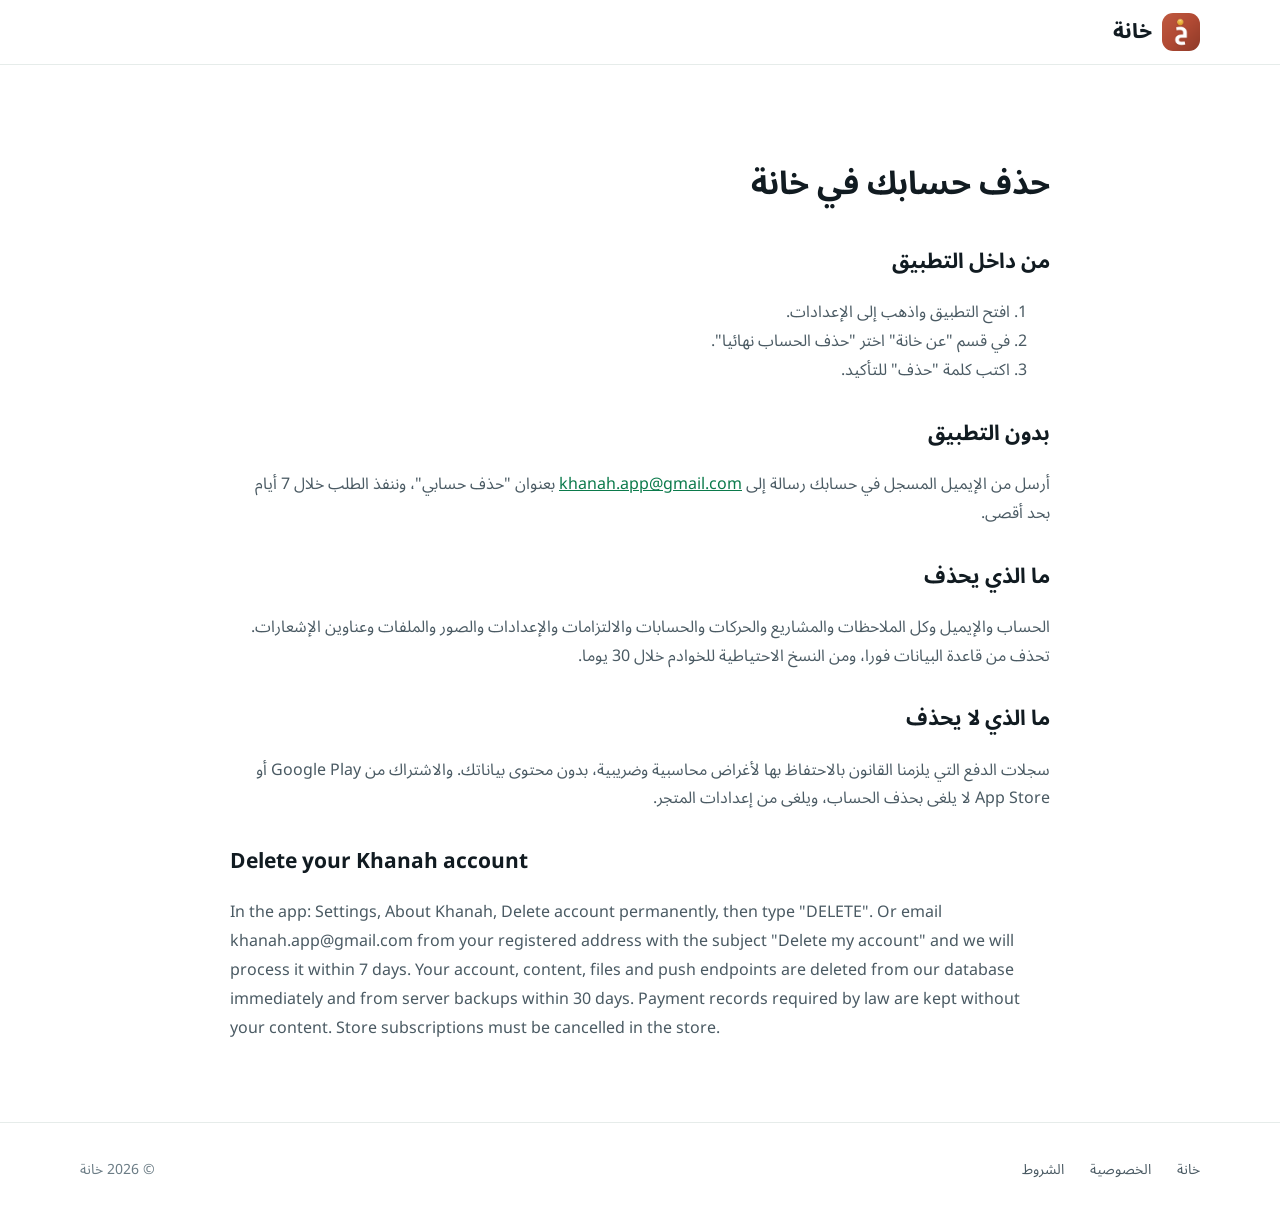
==== delete-account.html @ e32979d1 "موقع خانة" ====
<!doctype html>
<html lang="ar" dir="rtl">
<head>
<meta charset="utf-8">
<meta name="viewport" content="width=device-width, initial-scale=1">
<title>حذف الحساب | خانة</title>
<link rel="canonical" href="https://accjobs87-boop.github.io/khanah-site/delete-account.html">
<link rel="icon" href="assets/icon-192.png">
<link rel="preconnect" href="https://fonts.googleapis.com">
<link rel="preconnect" href="https://fonts.gstatic.com" crossorigin>
<link href="https://fonts.googleapis.com/css2?family=Noto+Sans+Arabic:wght@400;600;700;800&display=swap" rel="stylesheet">
<link rel="stylesheet" href="assets/site.css">
</head>
<body>
<header class="top"><div class="wrap"><a class="logo" href="./"><img src="assets/icon-192.png" alt="">خانة</a></div></header>
<main><section><div class="wrap legal">
<h1>حذف حسابك في خانة</h1>
<h2>من داخل التطبيق</h2>
<ol>
<li>افتح التطبيق واذهب إلى الإعدادات.</li>
<li>في قسم "عن خانة" اختر "حذف الحساب نهائيا".</li>
<li>اكتب كلمة "حذف" للتأكيد.</li>
</ol>
<h2>بدون التطبيق</h2>
<p>أرسل من الإيميل المسجل في حسابك رسالة إلى <a href="mailto:khanah.app@gmail.com?subject=Delete%20my%20Khanah%20account">khanah.app@gmail.com</a> بعنوان "حذف حسابي"، وننفذ الطلب خلال 7 أيام بحد أقصى.</p>
<h2>ما الذي يحذف</h2>
<p>الحساب والإيميل وكل الملاحظات والمشاريع والحركات والحسابات والالتزامات والإعدادات والصور والملفات وعناوين الإشعارات. تحذف من قاعدة البيانات فورا، ومن النسخ الاحتياطية للخوادم خلال 30 يوما.</p>
<h2>ما الذي لا يحذف</h2>
<p>سجلات الدفع التي يلزمنا القانون بالاحتفاظ بها لأغراض محاسبية وضريبية، بدون محتوى بياناتك. والاشتراك من Google Play أو App Store لا يلغى بحذف الحساب، ويلغى من إعدادات المتجر.</p>
<div dir="ltr" lang="en" style="text-align:left;margin-top:30px">
<h2>Delete your Khanah account</h2>
<p>In the app: Settings, About Khanah, Delete account permanently, then type "DELETE". Or email khanah.app@gmail.com from your registered address with the subject "Delete my account" and we will process it within 7 days. Your account, content, files and push endpoints are deleted from our database immediately and from server backups within 30 days. Payment records required by law are kept without your content. Store subscriptions must be cancelled in the store.</p>
</div>
</div></section></main>
<footer><div class="wrap"><a href="./">خانة</a><a href="privacy.html">الخصوصية</a><a href="terms.html">الشروط</a><span class="copy">© 2026 خانة</span></div></footer>
</body>
</html>
---- assets/site.css ----
:root {
  --g: #1DAA61; --g2: #0B7A4B; --g3: #D8FDD2; --wa: #25D366;
  --bg: #FFFFFF; --bg2: #F5F7F6; --card: #FFFFFF; --line: #E6ECEA;
  --tx: #111B21; --tx2: #4A5A63; --tx3: #6B7C85; --gold: #F5A623; --red: #D92D4B;
  --r: 18px; --shadow: 0 10px 30px rgba(11, 60, 40, .10);
  color-scheme: light;
}
@media (prefers-color-scheme: dark) {
  :root { --bg: #0B141A; --bg2: #111B21; --card: #17232A; --line: #22323A; --tx: #E9EDEF; --tx2: #B8C4CA; --tx3: #8696A0; --g3: #103529; --shadow: 0 10px 30px rgba(0, 0, 0, .35); color-scheme: dark; }
}
* { box-sizing: border-box; }
html { scroll-behavior: smooth; }
body { margin: 0; font-family: "Noto Sans Arabic", "Segoe UI", Tahoma, system-ui, sans-serif; background: var(--bg); color: var(--tx); line-height: 1.8; font-size: 16px; -webkit-font-smoothing: antialiased; }
html[lang="en"] body { font-family: "Segoe UI", Roboto, system-ui, "Noto Sans Arabic", sans-serif; }
a { color: var(--g2); }
@media (prefers-color-scheme: dark) { a { color: var(--wa); } }
img { max-width: 100%; display: block; }
.wrap { width: min(1120px, 100% - 32px); margin-inline: auto; }
.num { direction: ltr; unicode-bidi: isolate; font-variant-numeric: tabular-nums; }

/* الرأس */
.top { position: sticky; top: 0; z-index: 20; background: color-mix(in srgb, var(--bg) 88%, transparent); backdrop-filter: blur(10px); border-bottom: 1px solid var(--line); }
.top .wrap { display: flex; align-items: center; gap: 14px; height: 64px; }
.logo { display: flex; align-items: center; gap: 10px; text-decoration: none; color: var(--tx); font-weight: 800; font-size: 20px; }
.logo img { width: 38px; height: 38px; border-radius: 11px; }
.nav { display: flex; gap: 18px; margin-inline-start: auto; align-items: center; }
.nav a { color: var(--tx2); text-decoration: none; font-weight: 600; font-size: 14.5px; }
.nav a:hover { color: var(--g); }
.pill-sw { display: inline-flex; border: 1px solid var(--line); border-radius: 20px; overflow: hidden; }
.pill-sw button { border: 0; background: none; padding: 4px 12px; font: inherit; font-size: 13px; color: var(--tx2); cursor: pointer; }
.pill-sw button.on { background: var(--g3); color: var(--g2); font-weight: 700; }
@media (prefers-color-scheme: dark) { .pill-sw button.on { color: var(--wa); } }
@media (max-width: 760px) { .nav .hide-m { display: none; } }

.btn { display: inline-flex; align-items: center; justify-content: center; gap: 8px; height: 48px; padding: 0 22px; border-radius: 24px; font-weight: 800; font-size: 15.5px; text-decoration: none; border: 0; cursor: pointer; font-family: inherit; }
.btn.pri { background: var(--g); color: #fff; box-shadow: 0 8px 20px rgba(29, 170, 97, .3); }
.btn.pri:hover { background: var(--g2); }
.btn.sec { background: var(--card); color: var(--tx); border: 1.5px solid var(--line); }
.btn.sm { height: 38px; padding: 0 16px; font-size: 14px; }

/* البطل */
.hero { padding: 56px 0 30px; background: radial-gradient(1200px 400px at 80% -10%, color-mix(in srgb, var(--g) 18%, transparent), transparent), var(--bg); }
.hero .wrap { display: grid; grid-template-columns: 1.1fr .9fr; gap: 40px; align-items: center; }
.kicker { display: inline-flex; gap: 8px; align-items: center; background: var(--g3); color: var(--g2); padding: 4px 14px; border-radius: 20px; font-weight: 700; font-size: 14px; }
@media (prefers-color-scheme: dark) { .kicker { color: var(--wa); } }
.hero h1 { font-size: clamp(32px, 5vw, 54px); line-height: 1.25; margin: 16px 0 12px; letter-spacing: -.5px; }
.hero h1 em { font-style: normal; color: var(--g); }
.hero p.lead { font-size: 19px; color: var(--tx2); margin: 0 0 24px; max-width: 560px; }
.cta { display: flex; gap: 12px; flex-wrap: wrap; }
.trust { display: flex; gap: 18px; flex-wrap: wrap; margin-top: 22px; color: var(--tx3); font-size: 14px; }
.trust span { display: inline-flex; gap: 6px; align-items: center; }
.phone { justify-self: center; width: min(340px, 90%); border-radius: 38px; padding: 10px; background: #0d1418; box-shadow: 0 30px 60px rgba(0, 0, 0, .25); }
.phone img { border-radius: 30px; }
@media (max-width: 880px) { .hero .wrap { grid-template-columns: 1fr; } .phone { order: -1; width: min(280px, 80%); } }

/* الأقسام */
section { padding: 64px 0; }
section.alt { background: var(--bg2); }
.h2 { font-size: clamp(26px, 3.6vw, 38px); line-height: 1.35; margin: 0 0 10px; }
.sub { color: var(--tx2); font-size: 17px; margin: 0 0 30px; max-width: 700px; }
.grid3 { display: grid; grid-template-columns: repeat(3, 1fr); gap: 16px; }
.grid2 { display: grid; grid-template-columns: repeat(2, 1fr); gap: 16px; }
@media (max-width: 880px) { .grid3, .grid2 { grid-template-columns: 1fr; } }
.card { background: var(--card); border: 1px solid var(--line); border-radius: var(--r); padding: 22px; }
.card h3 { margin: 10px 0 6px; font-size: 19px; }
.card p { margin: 0; color: var(--tx2); font-size: 15.5px; }
.ico { width: 48px; height: 48px; border-radius: 14px; background: var(--g3); display: grid; place-items: center; font-size: 24px; }
.feature { display: grid; grid-template-columns: 1fr 1fr; gap: 40px; align-items: center; }
.feature + .feature { margin-top: 60px; }
.feature.rev .shot { order: -1; }
.feature .shot { background: var(--bg2); border-radius: 28px; padding: 22px; display: grid; place-items: center; }
.feature .shot img { width: min(300px, 100%); border-radius: 26px; box-shadow: var(--shadow); }
@media (max-width: 880px) { .feature { grid-template-columns: 1fr; } .feature.rev .shot { order: 0; } }
.bubble { display: inline-block; background: #D9FDD3; color: #111B21; border-radius: 10px; padding: 6px 12px; margin: 4px 0; box-shadow: 0 1px .5px rgba(11, 20, 26, .13); font-size: 15px; }
@media (prefers-color-scheme: dark) { .bubble { background: #005C4B; color: #E9EDEF; } }
ul.ticks { list-style: none; padding: 0; margin: 14px 0 0; }
ul.ticks li { padding-inline-start: 26px; position: relative; margin: 6px 0; color: var(--tx2); }
ul.ticks li::before { content: ""; position: absolute; inset-inline-start: 0; top: 11px; width: 12px; height: 7px; border-inline-start: 2.5px solid var(--g); border-bottom: 2.5px solid var(--g); transform: rotate(-45deg); }

/* الأسعار */
.plans { display: grid; grid-template-columns: 1fr 1fr; gap: 18px; max-width: 880px; }
@media (max-width: 760px) { .plans { grid-template-columns: 1fr; } }
.plan { background: var(--card); border: 1.5px solid var(--line); border-radius: 22px; padding: 26px; position: relative; }
.plan.best { border-color: var(--g); box-shadow: var(--shadow); }
.plan .tag { position: absolute; top: -13px; inset-inline-start: 22px; background: var(--gold); color: #3E2A00; font-weight: 800; font-size: 13px; padding: 2px 12px; border-radius: 12px; }
.plan h3 { margin: 0; font-size: 22px; }
.price { font-size: 38px; font-weight: 800; margin: 8px 0 0; }
.price small { font-size: 16px; color: var(--tx3); font-weight: 600; }
.price-note { color: var(--g2); font-weight: 700; margin: 0 0 8px; }
@media (prefers-color-scheme: dark) { .price-note { color: var(--wa); } }
.pay { margin-top: 18px; color: var(--tx3); font-size: 14px; }

/* الأدوات */
.tool { background: var(--card); border: 1px solid var(--line); border-radius: 22px; padding: 22px; box-shadow: var(--shadow); max-width: 720px; }
.row { display: grid; grid-template-columns: 1fr 1fr; gap: 12px; }
@media (max-width: 560px) { .row { grid-template-columns: 1fr; } }
label.f { display: block; margin-bottom: 12px; }
label.f span { display: block; font-size: 13.5px; color: var(--tx3); font-weight: 700; margin-bottom: 4px; }
input.i, select.i { width: 100%; height: 48px; border-radius: 12px; border: 1.5px solid var(--line); background: var(--bg); color: var(--tx); padding: 0 12px; font: inherit; font-size: 16px; }
input.i:focus, select.i:focus { outline: none; border-color: var(--g); }
.seg { display: inline-flex; background: var(--bg2); border-radius: 12px; padding: 4px; gap: 4px; margin-bottom: 12px; }
.seg button { border: 0; background: none; padding: 8px 16px; border-radius: 9px; font: inherit; font-weight: 700; color: var(--tx2); cursor: pointer; }
.seg button.on { background: var(--card); color: var(--tx); box-shadow: 0 1px 3px rgba(0, 0, 0, .12); }
.result { margin-top: 14px; padding: 18px; border-radius: 16px; background: linear-gradient(135deg, var(--g), var(--g2)); color: #fff; }
.result .big { font-size: 34px; font-weight: 800; line-height: 1.3; }
.result .rows { display: grid; gap: 4px; margin-top: 8px; font-size: 15px; opacity: .95; }
.result.muted { background: var(--bg2); color: var(--tx); }
table.t { width: 100%; border-collapse: collapse; margin-top: 12px; font-size: 14.5px; }
table.t th, table.t td { padding: 8px; border-bottom: 1px solid var(--line); text-align: start; }
table.t tr.me td { background: var(--g3); font-weight: 700; }
.cta-card { margin-top: 22px; display: flex; gap: 16px; align-items: center; background: var(--g3); border-radius: 18px; padding: 18px; }
.cta-card img { width: 56px; height: 56px; border-radius: 16px; }
.cta-card b { display: block; font-size: 17px; }
.cta-card p { margin: 0; color: var(--tx2); font-size: 14.5px; }
.cta-card .btn { margin-inline-start: auto; }
@media (max-width: 560px) { .cta-card { flex-wrap: wrap; } .cta-card .btn { margin: 0; width: 100%; } }

/* الأسئلة */
details { background: var(--card); border: 1px solid var(--line); border-radius: 14px; padding: 14px 18px; margin-bottom: 10px; }
details summary { cursor: pointer; font-weight: 800; font-size: 16.5px; }
details p { margin: 8px 0 0; color: var(--tx2); }

/* قائمة الانتظار */
.wait { background: linear-gradient(135deg, #0B7A4B, #1DAA61); color: #fff; border-radius: 26px; padding: 34px; }
.wait h2 { margin: 0 0 6px; font-size: clamp(24px, 3.4vw, 34px); }
.wait p { margin: 0 0 18px; opacity: .92; }
.wait form { display: flex; gap: 10px; flex-wrap: wrap; }
.wait input, .wait select { height: 50px; border-radius: 25px; border: 0; padding: 0 18px; font: inherit; font-size: 16px; min-width: 0; }
.wait input { flex: 1 1 240px; }
.wait .btn { background: #fff; color: var(--g2); }
.wait .msg { margin-top: 14px; background: rgba(255, 255, 255, .15); border-radius: 14px; padding: 12px 16px; display: none; }
.wait .msg.show { display: block; }
.wait .ref { direction: ltr; background: rgba(0, 0, 0, .2); padding: 4px 10px; border-radius: 8px; word-break: break-all; }

/* القانوني */
.legal { max-width: 820px; }
.legal h1 { font-size: 32px; }
.legal h2 { font-size: 21px; margin-top: 30px; }
.legal p, .legal li { color: var(--tx2); }
.updated { color: var(--tx3); font-size: 14px; }

footer { border-top: 1px solid var(--line); padding: 34px 0; color: var(--tx3); font-size: 14px; }
footer .wrap { display: flex; flex-wrap: wrap; gap: 14px 26px; align-items: center; }
footer a { color: var(--tx2); text-decoration: none; }
footer a:hover { color: var(--g); }
footer .copy { margin-inline-start: auto; }
[data-only] { display: none; }
html[data-c="SA"] [data-only="SA"], html[data-c="EG"] [data-only="EG"] { display: revert; }

/* ---------- صفحة دعوة الجروب ---------- */
.invite { display: flex; justify-content: center; }
.invite-card { max-width: 520px; width: 100%; text-align: center; background: #fff; border-radius: 22px; padding: 28px 22px; box-shadow: 0 10px 40px rgba(11, 20, 26, .08); }
.invite-ico { font-size: 54px; line-height: 1; margin-bottom: 10px; }
.cta.col { flex-direction: column; align-items: stretch; margin: 18px 0 10px; }
.code-box { font-size: 30px; font-weight: 800; letter-spacing: 6px; background: #F0F2F5; border-radius: 14px; padding: 12px; margin: 6px auto 14px; max-width: 320px; }
.sub.small { font-size: 13.5px; }
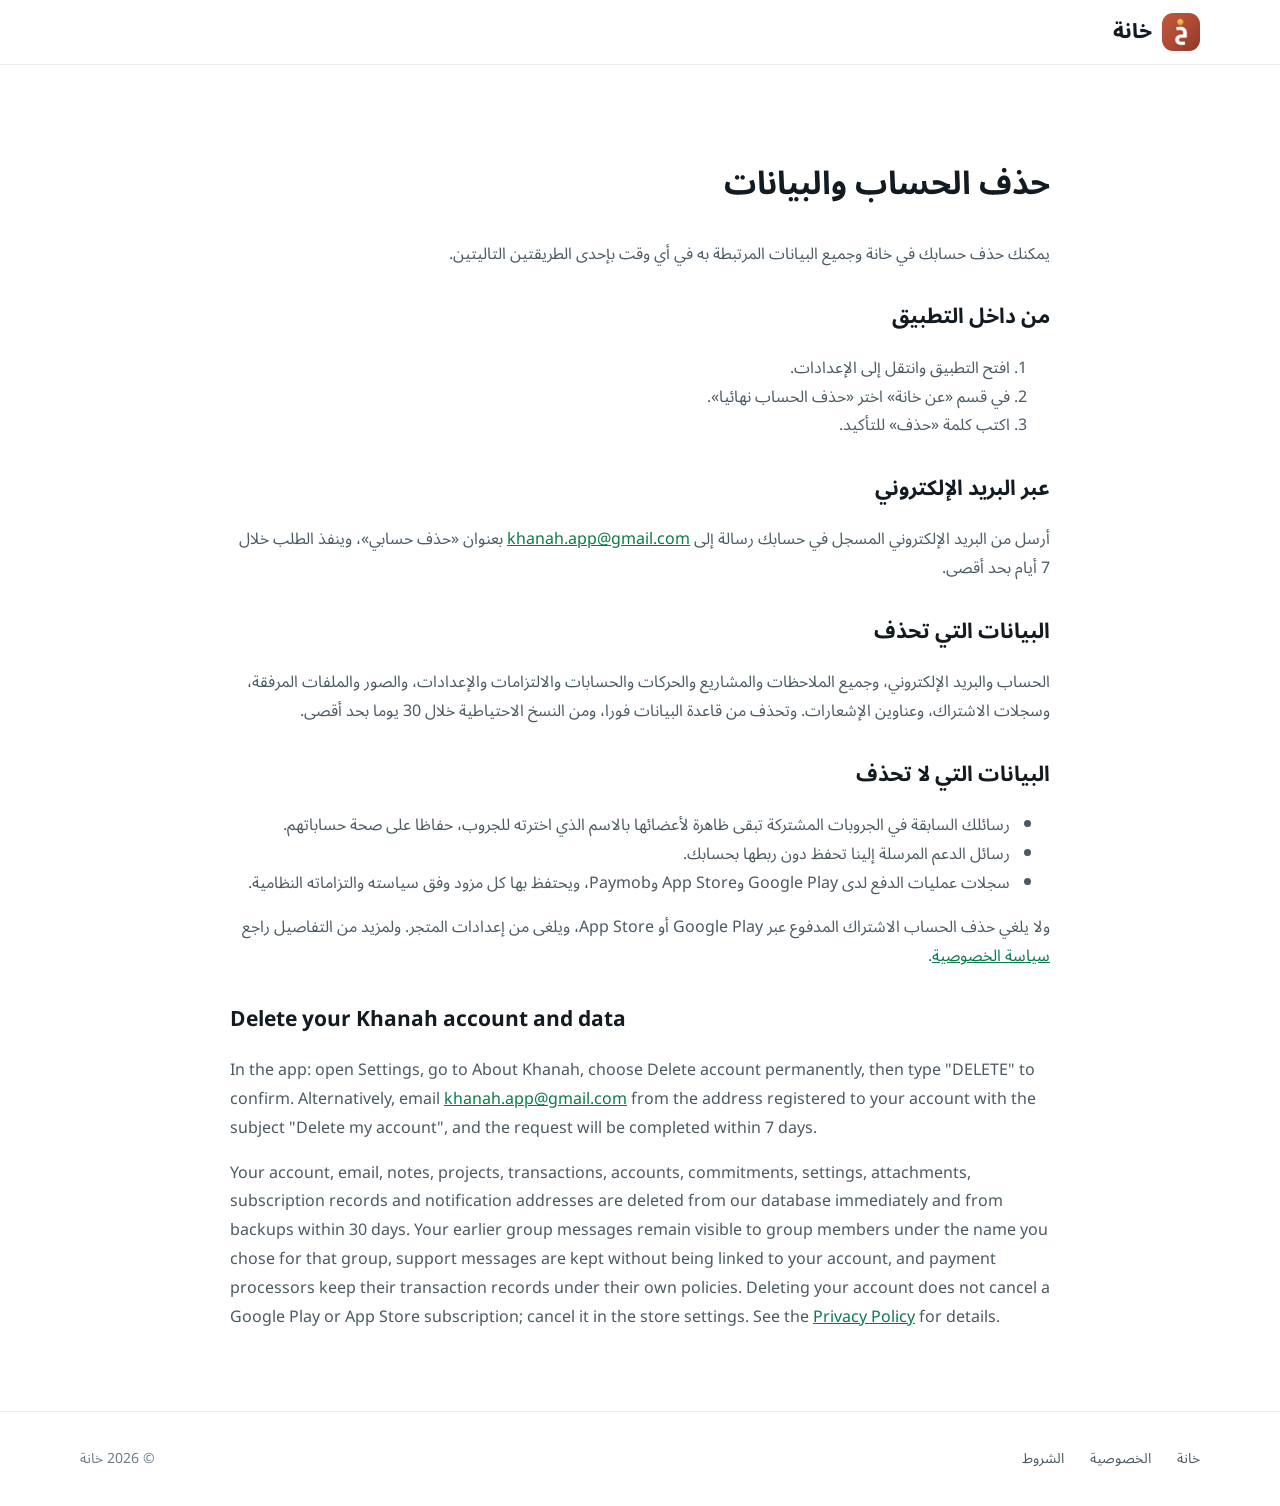
==== commit 8e77a952: "تحديث سياسة الخصوصية وشروط الاستخدام وصفحة حذف الحساب" ====
--- a/delete-account.html
+++ b/delete-account.html
@@ -3,7 +3,7 @@
 <head>
 <meta charset="utf-8">
 <meta name="viewport" content="width=device-width, initial-scale=1">
-<title>حذف الحساب | خانة</title>
+<title>حذف الحساب والبيانات | خانة</title>
 <link rel="canonical" href="https://accjobs87-boop.github.io/khanah-site/delete-account.html">
 <link rel="icon" href="assets/icon-192.png">
 <link rel="preconnect" href="https://fonts.googleapis.com">
@@ -14,22 +14,29 @@
 <body>
 <header class="top"><div class="wrap"><a class="logo" href="./"><img src="assets/icon-192.png" alt="">خانة</a></div></header>
 <main><section><div class="wrap legal">
-<h1>حذف حسابك في خانة</h1>
+<h1>حذف الحساب والبيانات</h1>
+<p>يمكنك حذف حسابك في خانة وجميع البيانات المرتبطة به في أي وقت بإحدى الطريقتين التاليتين.</p>
 <h2>من داخل التطبيق</h2>
 <ol>
-<li>افتح التطبيق واذهب إلى الإعدادات.</li>
-<li>في قسم "عن خانة" اختر "حذف الحساب نهائيا".</li>
-<li>اكتب كلمة "حذف" للتأكيد.</li>
+<li>افتح التطبيق وانتقل إلى الإعدادات.</li>
+<li>في قسم «عن خانة» اختر «حذف الحساب نهائيا».</li>
+<li>اكتب كلمة «حذف» للتأكيد.</li>
 </ol>
-<h2>بدون التطبيق</h2>
-<p>أرسل من الإيميل المسجل في حسابك رسالة إلى <a href="mailto:khanah.app@gmail.com?subject=Delete%20my%20Khanah%20account">khanah.app@gmail.com</a> بعنوان "حذف حسابي"، وننفذ الطلب خلال 7 أيام بحد أقصى.</p>
-<h2>ما الذي يحذف</h2>
-<p>الحساب والإيميل وكل الملاحظات والمشاريع والحركات والحسابات والالتزامات والإعدادات والصور والملفات وعناوين الإشعارات. تحذف من قاعدة البيانات فورا، ومن النسخ الاحتياطية للخوادم خلال 30 يوما.</p>
-<h2>ما الذي لا يحذف</h2>
-<p>سجلات الدفع التي يلزمنا القانون بالاحتفاظ بها لأغراض محاسبية وضريبية، بدون محتوى بياناتك. والاشتراك من Google Play أو App Store لا يلغى بحذف الحساب، ويلغى من إعدادات المتجر.</p>
+<h2>عبر البريد الإلكتروني</h2>
+<p>أرسل من البريد الإلكتروني المسجل في حسابك رسالة إلى <a href="mailto:khanah.app@gmail.com?subject=Delete%20my%20Khanah%20account">khanah.app@gmail.com</a> بعنوان «حذف حسابي»، وينفذ الطلب خلال 7 أيام بحد أقصى.</p>
+<h2>البيانات التي تحذف</h2>
+<p>الحساب والبريد الإلكتروني، وجميع الملاحظات والمشاريع والحركات والحسابات والالتزامات والإعدادات، والصور والملفات المرفقة، وسجلات الاشتراك، وعناوين الإشعارات. وتحذف من قاعدة البيانات فورا، ومن النسخ الاحتياطية خلال 30 يوما بحد أقصى.</p>
+<h2>البيانات التي لا تحذف</h2>
+<ul>
+<li>رسائلك السابقة في الجروبات المشتركة تبقى ظاهرة لأعضائها بالاسم الذي اخترته للجروب، حفاظا على صحة حساباتهم.</li>
+<li>رسائل الدعم المرسلة إلينا تحفظ دون ربطها بحسابك.</li>
+<li>سجلات عمليات الدفع لدى Google Play وApp Store وPaymob، ويحتفظ بها كل مزود وفق سياسته والتزاماته النظامية.</li>
+</ul>
+<p>ولا يلغي حذف الحساب الاشتراك المدفوع عبر Google Play أو App Store، ويلغى من إعدادات المتجر. ولمزيد من التفاصيل راجع <a href="privacy.html">سياسة الخصوصية</a>.</p>
 <div dir="ltr" lang="en" style="text-align:left;margin-top:30px">
-<h2>Delete your Khanah account</h2>
-<p>In the app: Settings, About Khanah, Delete account permanently, then type "DELETE". Or email khanah.app@gmail.com from your registered address with the subject "Delete my account" and we will process it within 7 days. Your account, content, files and push endpoints are deleted from our database immediately and from server backups within 30 days. Payment records required by law are kept without your content. Store subscriptions must be cancelled in the store.</p>
+<h2>Delete your Khanah account and data</h2>
+<p>In the app: open Settings, go to About Khanah, choose Delete account permanently, then type "DELETE" to confirm. Alternatively, email <a href="mailto:khanah.app@gmail.com?subject=Delete%20my%20Khanah%20account">khanah.app@gmail.com</a> from the address registered to your account with the subject "Delete my account", and the request will be completed within 7 days.</p>
+<p>Your account, email, notes, projects, transactions, accounts, commitments, settings, attachments, subscription records and notification addresses are deleted from our database immediately and from backups within 30 days. Your earlier group messages remain visible to group members under the name you chose for that group, support messages are kept without being linked to your account, and payment processors keep their transaction records under their own policies. Deleting your account does not cancel a Google Play or App Store subscription; cancel it in the store settings. See the <a href="privacy.html">Privacy Policy</a> for details.</p>
 </div>
 </div></section></main>
 <footer><div class="wrap"><a href="./">خانة</a><a href="privacy.html">الخصوصية</a><a href="terms.html">الشروط</a><span class="copy">© 2026 خانة</span></div></footer>
